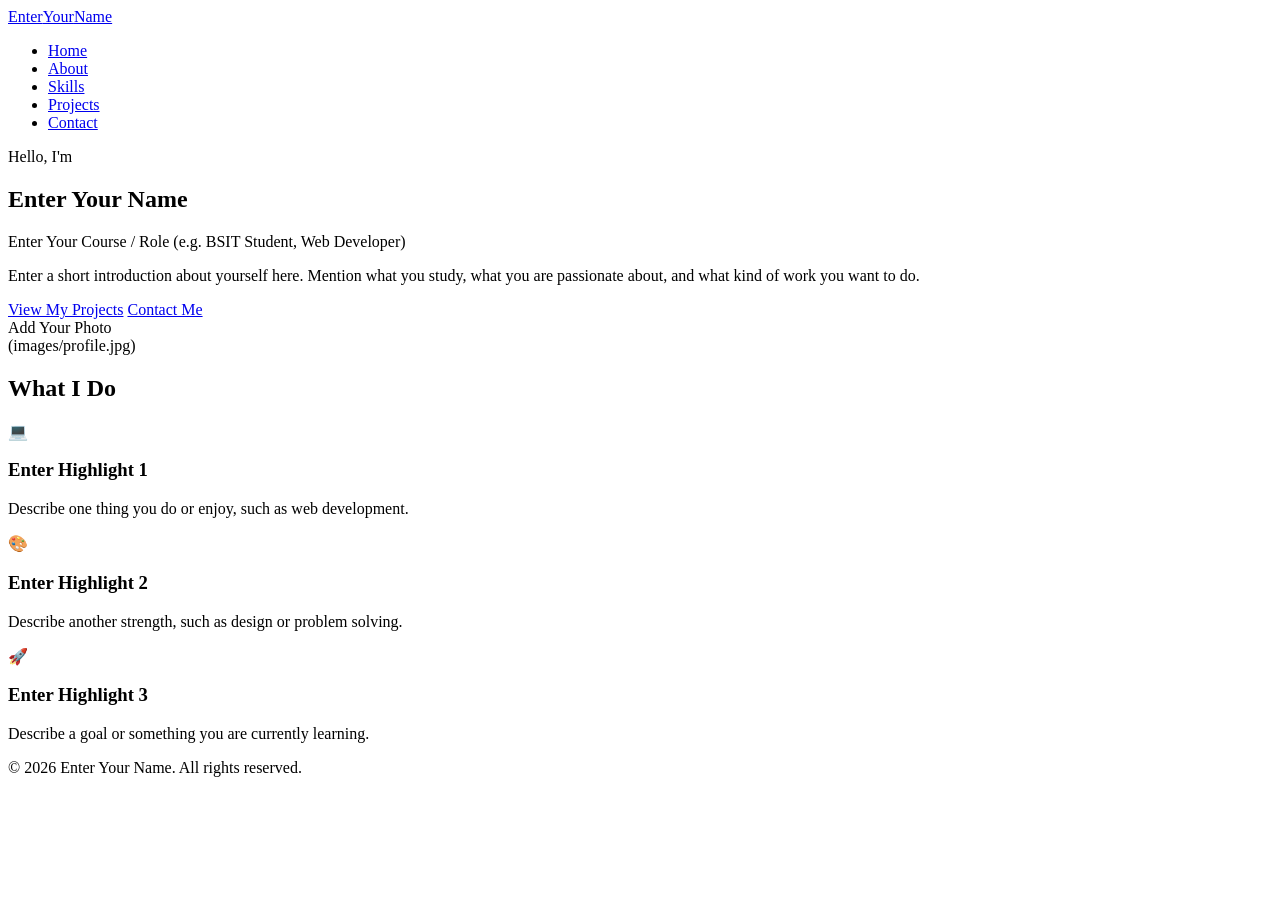
==== index.html @ 58ec13a2 "Add files via upload" ====
<!DOCTYPE html>
<html lang="en">
<head>
  <meta charset="UTF-8">
  <meta name="viewport" content="width=device-width, initial-scale=1.0">
  <meta name="description" content="Personal portfolio of Enter Your Name">
  <title>Home | Enter Your Name</title>
  <link rel="stylesheet" href="css/style.css">
</head>
<body>

  <!-- NAVIGATION (same on every page) -->
  <header class="navbar">
    <div class="container nav-inner">
      <a href="index.html" class="logo">Enter<span>Your</span>Name</a>
      <nav>
        <ul class="nav-links">
          <li><a href="index.html" class="active">Home</a></li>
          <li><a href="about.html">About</a></li>
          <li><a href="skills.html">Skills</a></li>
          <li><a href="projects.html">Projects</a></li>
          <li><a href="contact.html">Contact</a></li>
        </ul>
      </nav>
    </div>
  </header>

  <!-- HERO -->
  <section class="hero">
    <div class="container hero-inner">
      <div class="hero-text">
        <p class="greeting">Hello, I'm</p>
        <h1><span>Enter Your Name</span></h1>
        <p class="role">Enter Your Course / Role (e.g. BSIT Student, Web Developer)</p>
        <p>
          Enter a short introduction about yourself here. Mention what you study,
          what you are passionate about, and what kind of work you want to do.
        </p>
        <div class="hero-buttons">
          <a href="projects.html" class="btn btn-primary">View My Projects</a>
          <a href="contact.html" class="btn btn-outline">Contact Me</a>
        </div>
      </div>

      <div class="hero-image">
        <!-- TO ADD YOUR PHOTO: put it in the images folder, delete the
             photo-placeholder div below, and uncomment the img line -->
        <!-- <img src="images/profile.jpg" alt="Photo of Enter Your Name"> -->
        <div class="photo-placeholder">Add Your Photo<br>(images/profile.jpg)</div>
      </div>
    </div>
  </section>

  <!-- QUICK HIGHLIGHTS -->
  <section class="section">
    <div class="container">
      <h2 class="section-title">What I <span>Do</span></h2>
      <div class="grid">
        <div class="card">
          <div class="icon">💻</div>
          <h3>Enter Highlight 1</h3>
          <p>Describe one thing you do or enjoy, such as web development.</p>
        </div>
        <div class="card">
          <div class="icon">🎨</div>
          <h3>Enter Highlight 2</h3>
          <p>Describe another strength, such as design or problem solving.</p>
        </div>
        <div class="card">
          <div class="icon">🚀</div>
          <h3>Enter Highlight 3</h3>
          <p>Describe a goal or something you are currently learning.</p>
        </div>
      </div>
    </div>
  </section>

  <footer class="footer">
    <p>&copy; 2026 Enter Your Name. All rights reserved.</p>
  </footer>

</body>
</html>
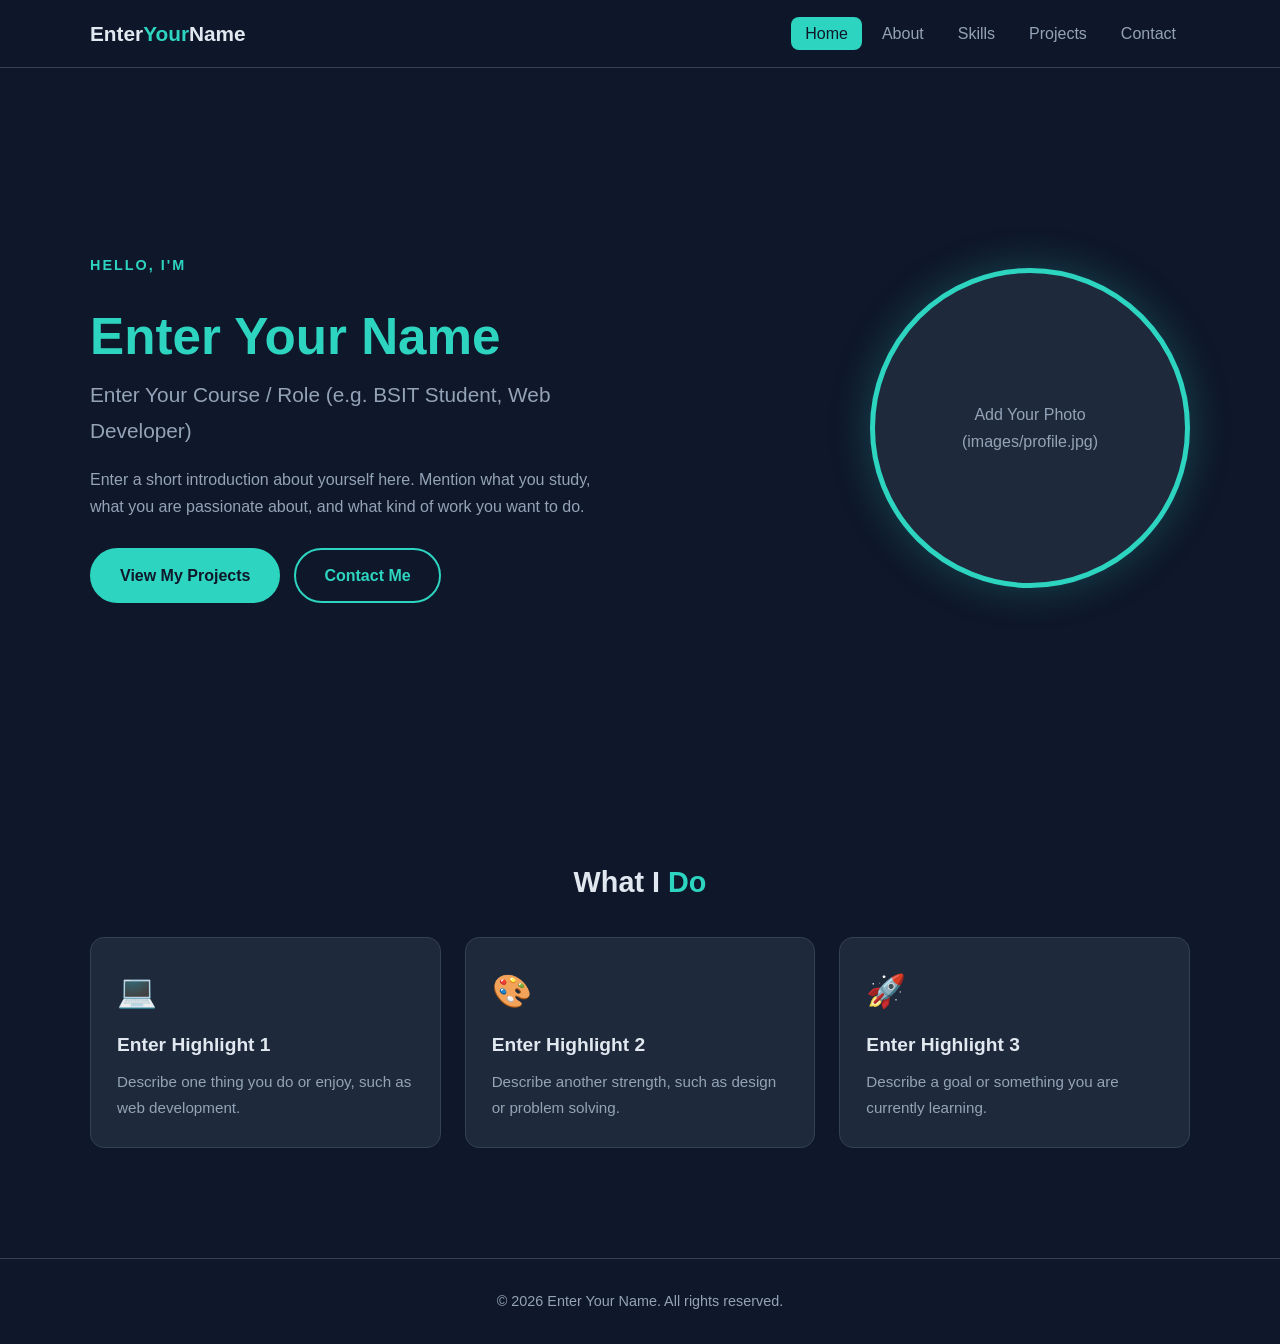
==== commit 964f35dd: "Update stylesheet link path in index.html" ====
--- a/index.html
+++ b/index.html
@@ -5,7 +5,7 @@
   <meta name="viewport" content="width=device-width, initial-scale=1.0">
   <meta name="description" content="Personal portfolio of Enter Your Name">
   <title>Home | Enter Your Name</title>
-  <link rel="stylesheet" href="css/style.css">
+  <link rel="stylesheet" href="style.css">
 </head>
 <body>
 
--- a/style.css
+++ b/style.css
@@ -0,0 +1,541 @@
+/* =========================================================
+   PORTFOLIO STYLESHEET
+   Sections:
+   1. Variables (change colors here!)
+   2. Reset & base
+   3. Navigation
+   4. Buttons
+   5. Hero (home page)
+   6. Sections & headings
+   7. Cards (skills, projects)
+   8. About page
+   9. Contact page
+   10. Footer
+   11. Responsive (tablet & mobile)
+   ========================================================= */
+
+
+/* 1. VARIABLES -------------------------------------------- */
+:root {
+  --bg: #0f172a;          /* page background */
+  --bg-card: #1e293b;     /* cards / panels */
+  --text: #e2e8f0;        /* main text */
+  --text-muted: #94a3b8;  /* softer text */
+  --accent: #2dd4bf;      /* highlight color (teal) */
+  --accent-dark: #14b8a6; /* hover color */
+  --border: #334155;
+  --radius: 14px;
+  --max-width: 1100px;
+}
+
+
+/* 2. RESET & BASE ----------------------------------------- */
+* {
+  margin: 0;
+  padding: 0;
+  box-sizing: border-box;
+}
+
+html {
+  scroll-behavior: smooth;
+}
+
+body {
+  font-family: "Segoe UI", Tahoma, Geneva, Verdana, sans-serif;
+  background: var(--bg);
+  color: var(--text);
+  line-height: 1.7;
+}
+
+img {
+  max-width: 100%;
+  display: block;
+}
+
+a {
+  color: var(--accent);
+  text-decoration: none;
+}
+
+.container {
+  width: 90%;
+  max-width: var(--max-width);
+  margin: 0 auto;
+}
+
+
+/* 3. NAVIGATION ------------------------------------------- */
+.navbar {
+  position: sticky;
+  top: 0;
+  z-index: 100;
+  background: rgba(15, 23, 42, 0.92);
+  backdrop-filter: blur(8px);
+  border-bottom: 1px solid var(--border);
+}
+
+.nav-inner {
+  display: flex;
+  align-items: center;
+  justify-content: space-between;
+  flex-wrap: wrap;
+  gap: 10px;
+  padding: 16px 0;
+}
+
+.logo {
+  font-size: 1.3rem;
+  font-weight: 700;
+  color: var(--text);
+}
+
+.logo span {
+  color: var(--accent);
+}
+
+.nav-links {
+  display: flex;
+  flex-wrap: wrap;
+  list-style: none;
+  gap: 6px;
+}
+
+.nav-links a {
+  color: var(--text-muted);
+  padding: 8px 14px;
+  border-radius: 8px;
+  font-weight: 500;
+  transition: 0.25s;
+}
+
+.nav-links a:hover,
+.nav-links a.active {
+  color: var(--bg);
+  background: var(--accent);
+}
+
+
+/* 4. BUTTONS ---------------------------------------------- */
+.btn {
+  display: inline-block;
+  padding: 12px 28px;
+  border-radius: 50px;
+  font-weight: 600;
+  border: 2px solid var(--accent);
+  transition: 0.25s;
+  cursor: pointer;
+  font-size: 1rem;
+}
+
+.btn-primary {
+  background: var(--accent);
+  color: var(--bg);
+}
+
+.btn-primary:hover {
+  background: var(--accent-dark);
+  border-color: var(--accent-dark);
+}
+
+.btn-outline {
+  background: transparent;
+  color: var(--accent);
+}
+
+.btn-outline:hover {
+  background: var(--accent);
+  color: var(--bg);
+}
+
+
+/* 5. HERO (HOME PAGE) ------------------------------------- */
+.hero {
+  min-height: 80vh;
+  display: flex;
+  align-items: center;
+  padding: 60px 0;
+}
+
+.hero-inner {
+  display: flex;
+  align-items: center;
+  justify-content: space-between;
+  gap: 50px;
+}
+
+.hero-text {
+  flex: 1;
+}
+
+.hero-text .greeting {
+  color: var(--accent);
+  font-weight: 600;
+  letter-spacing: 2px;
+  text-transform: uppercase;
+  font-size: 0.9rem;
+}
+
+.hero-text h1 {
+  font-size: 3.2rem;
+  line-height: 1.2;
+  margin: 10px 0;
+}
+
+.hero-text h1 span {
+  color: var(--accent);
+}
+
+.hero-text .role {
+  font-size: 1.3rem;
+  color: var(--text-muted);
+  margin-bottom: 18px;
+}
+
+.hero-text p {
+  color: var(--text-muted);
+  max-width: 520px;
+  margin-bottom: 28px;
+}
+
+.hero-buttons {
+  display: flex;
+  flex-wrap: wrap;
+  gap: 14px;
+}
+
+.hero-image {
+  flex: 0 0 auto;
+}
+
+.hero-image img,
+.photo-placeholder {
+  width: 320px;
+  height: 320px;
+  border-radius: 50%;
+  object-fit: cover;
+  border: 5px solid var(--accent);
+  box-shadow: 0 0 40px rgba(45, 212, 191, 0.25);
+}
+
+/* shown when no photo has been added yet */
+.photo-placeholder {
+  display: flex;
+  align-items: center;
+  justify-content: center;
+  text-align: center;
+  background: var(--bg-card);
+  color: var(--text-muted);
+  padding: 20px;
+}
+
+
+/* 6. SECTIONS & HEADINGS ---------------------------------- */
+.section {
+  padding: 70px 0;
+}
+
+.page-header {
+  text-align: center;
+  padding: 60px 0 10px;
+}
+
+.page-header h1 {
+  font-size: 2.5rem;
+}
+
+.page-header h1 span {
+  color: var(--accent);
+}
+
+.page-header p {
+  color: var(--text-muted);
+  max-width: 600px;
+  margin: 10px auto 0;
+}
+
+.section-title {
+  font-size: 1.8rem;
+  margin-bottom: 30px;
+  text-align: center;
+}
+
+.section-title span {
+  color: var(--accent);
+}
+
+.grid {
+  display: grid;
+  grid-template-columns: repeat(auto-fit, minmax(260px, 1fr));
+  gap: 24px;
+}
+
+
+/* 7. CARDS ------------------------------------------------ */
+.card {
+  background: var(--bg-card);
+  border: 1px solid var(--border);
+  border-radius: var(--radius);
+  padding: 26px;
+  transition: 0.3s;
+}
+
+.card:hover {
+  transform: translateY(-6px);
+  border-color: var(--accent);
+}
+
+.card h3 {
+  margin-bottom: 8px;
+  font-size: 1.2rem;
+}
+
+.card p {
+  color: var(--text-muted);
+  font-size: 0.95rem;
+}
+
+.card .icon {
+  font-size: 2rem;
+  margin-bottom: 10px;
+}
+
+/* Skill bars */
+.skill {
+  margin-bottom: 22px;
+}
+
+.skill-top {
+  display: flex;
+  justify-content: space-between;
+  margin-bottom: 6px;
+  font-weight: 500;
+}
+
+.bar {
+  height: 10px;
+  background: var(--border);
+  border-radius: 10px;
+  overflow: hidden;
+}
+
+.bar-fill {
+  height: 100%;
+  background: linear-gradient(90deg, var(--accent), var(--accent-dark));
+  border-radius: 10px;
+}
+
+/* Project cards */
+.project-card {
+  padding: 0;
+  overflow: hidden;
+}
+
+.project-img {
+  height: 180px;
+  background: var(--border);
+  display: flex;
+  align-items: center;
+  justify-content: center;
+  color: var(--text-muted);
+  font-size: 0.9rem;
+  text-align: center;
+}
+
+.project-img img {
+  width: 100%;
+  height: 100%;
+  object-fit: cover;
+}
+
+.project-body {
+  padding: 22px;
+}
+
+.tags {
+  display: flex;
+  flex-wrap: wrap;
+  gap: 8px;
+  margin: 12px 0;
+}
+
+.tag {
+  background: rgba(45, 212, 191, 0.12);
+  color: var(--accent);
+  padding: 3px 12px;
+  border-radius: 20px;
+  font-size: 0.8rem;
+}
+
+
+/* 8. ABOUT PAGE ------------------------------------------- */
+.about-grid {
+  display: flex;
+  gap: 50px;
+  align-items: flex-start;
+}
+
+.about-grid .photo-placeholder,
+.about-grid img {
+  flex: 0 0 auto;
+  width: 280px;
+  height: 280px;
+  border-radius: var(--radius);
+}
+
+.about-text h2 {
+  margin-bottom: 12px;
+}
+
+.about-text p {
+  color: var(--text-muted);
+  margin-bottom: 14px;
+}
+
+.info-list {
+  list-style: none;
+  margin-top: 20px;
+}
+
+.info-list li {
+  padding: 8px 0;
+  border-bottom: 1px solid var(--border);
+}
+
+.info-list strong {
+  color: var(--accent);
+  display: inline-block;
+  min-width: 120px;
+}
+
+.timeline {
+  border-left: 3px solid var(--accent);
+  padding-left: 24px;
+  margin-top: 20px;
+}
+
+.timeline-item {
+  margin-bottom: 26px;
+}
+
+.timeline-item h3 {
+  font-size: 1.1rem;
+}
+
+.timeline-item span {
+  color: var(--accent);
+  font-size: 0.85rem;
+}
+
+.timeline-item p {
+  color: var(--text-muted);
+  font-size: 0.95rem;
+}
+
+
+/* 9. CONTACT PAGE ----------------------------------------- */
+.contact-grid {
+  display: grid;
+  grid-template-columns: 1fr 1.4fr;
+  gap: 40px;
+}
+
+.contact-info .card {
+  margin-bottom: 18px;
+}
+
+.form-group {
+  margin-bottom: 18px;
+}
+
+.form-group label {
+  display: block;
+  margin-bottom: 6px;
+  font-weight: 500;
+}
+
+.form-group input,
+.form-group textarea {
+  width: 100%;
+  padding: 12px 14px;
+  background: var(--bg);
+  border: 1px solid var(--border);
+  border-radius: 10px;
+  color: var(--text);
+  font-family: inherit;
+  font-size: 1rem;
+}
+
+.form-group input:focus,
+.form-group textarea:focus {
+  outline: none;
+  border-color: var(--accent);
+}
+
+.form-group textarea {
+  resize: vertical;
+  min-height: 140px;
+}
+
+
+/* 10. FOOTER ---------------------------------------------- */
+.footer {
+  text-align: center;
+  padding: 30px 0;
+  margin-top: 40px;
+  border-top: 1px solid var(--border);
+  color: var(--text-muted);
+  font-size: 0.9rem;
+}
+
+
+/* 11. RESPONSIVE ------------------------------------------ */
+@media (max-width: 800px) {
+  .hero-inner,
+  .about-grid {
+    flex-direction: column-reverse;
+    text-align: center;
+  }
+
+  .about-grid {
+    flex-direction: column;
+    align-items: center;
+  }
+
+  .hero-text p {
+    margin-left: auto;
+    margin-right: auto;
+  }
+
+  .hero-buttons {
+    justify-content: center;
+  }
+
+  .hero-text h1 {
+    font-size: 2.4rem;
+  }
+
+  .hero-image img,
+  .photo-placeholder {
+    width: 240px;
+    height: 240px;
+  }
+
+  .contact-grid {
+    grid-template-columns: 1fr;
+  }
+
+  .nav-inner {
+    justify-content: center;
+  }
+}
+
+@media (max-width: 480px) {
+  .nav-links a {
+    padding: 6px 10px;
+    font-size: 0.9rem;
+  }
+
+  .page-header h1 {
+    font-size: 2rem;
+  }
+}
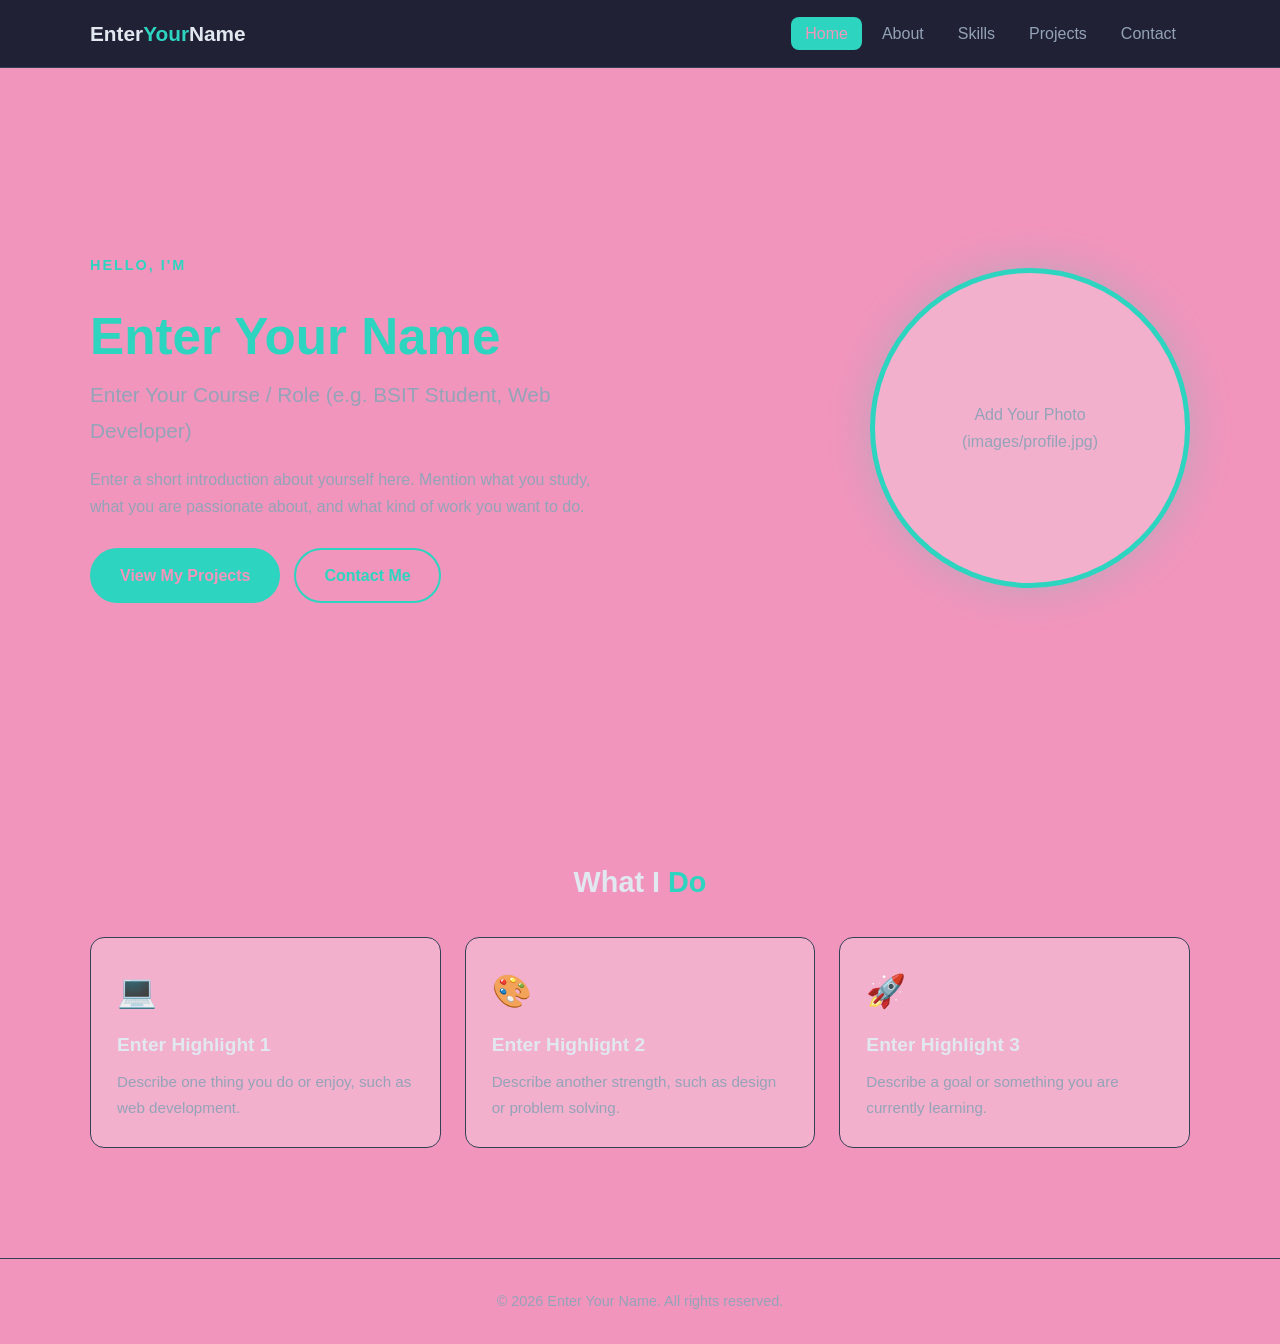
==== commit 2047dd83: "Update title in index.html to 'Home | Maryet Pueblas'" ====
--- a/index.html
+++ b/index.html
@@ -4,7 +4,7 @@
   <meta charset="UTF-8">
   <meta name="viewport" content="width=device-width, initial-scale=1.0">
   <meta name="description" content="Personal portfolio of Enter Your Name">
-  <title>Home | Enter Your Name</title>
+  <title>Home | Maryet Pueblas</title>
   <link rel="stylesheet" href="style.css">
 </head>
 <body>
--- a/style.css
+++ b/style.css
@@ -17,8 +17,8 @@
 
 /* 1. VARIABLES -------------------------------------------- */
 :root {
-  --bg: #0f172a;          /* page background */
-  --bg-card: #1e293b;     /* cards / panels */
+  --bg: #f195bc;          /* page background */
+  --bg-card: #f2b0cd;     /* cards / panels */
   --text: #e2e8f0;        /* main text */
   --text-muted: #94a3b8;  /* softer text */
   --accent: #2dd4bf;      /* highlight color (teal) */
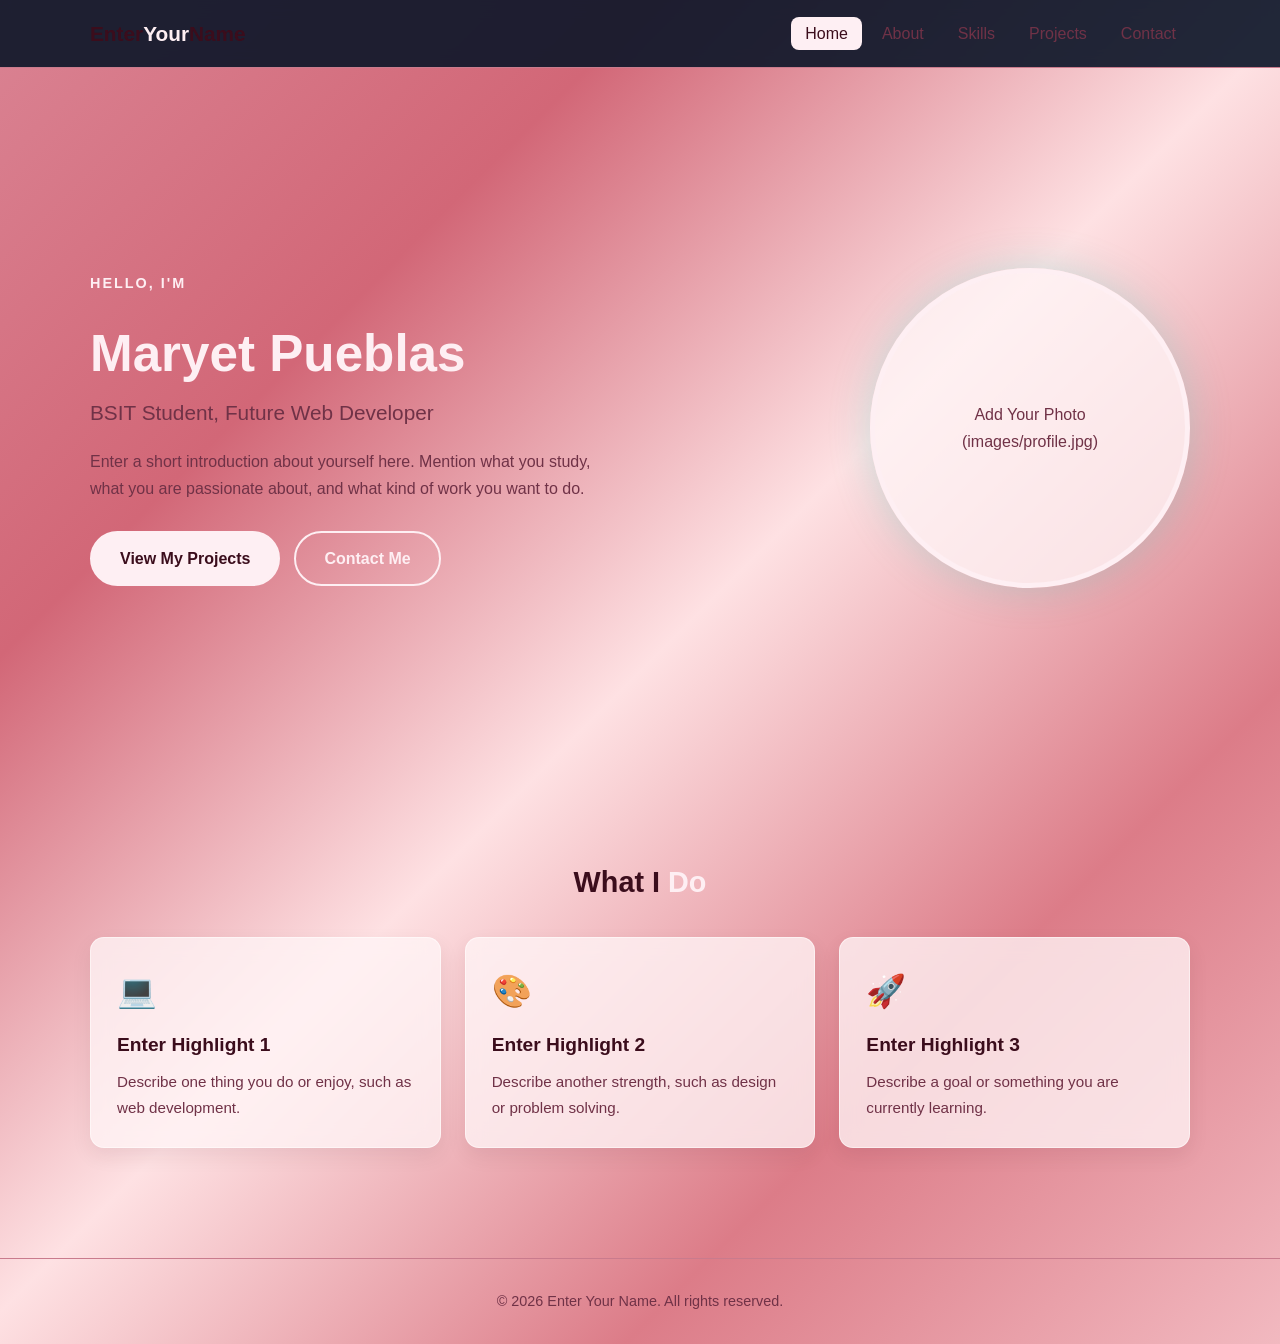
==== commit 94e33d72: "Update hero section with personal information" ====
--- a/index.html
+++ b/index.html
@@ -30,8 +30,8 @@
     <div class="container hero-inner">
       <div class="hero-text">
         <p class="greeting">Hello, I'm</p>
-        <h1><span>Enter Your Name</span></h1>
-        <p class="role">Enter Your Course / Role (e.g. BSIT Student, Web Developer)</p>
+        <h1><span>Maryet Pueblas</span></h1>
+        <p class="role">BSIT Student, Future Web Developer</p>
         <p>
           Enter a short introduction about yourself here. Mention what you study,
           what you are passionate about, and what kind of work you want to do.
--- a/style.css
+++ b/style.css
@@ -17,13 +17,14 @@
 
 /* 1. VARIABLES -------------------------------------------- */
 :root {
-  --bg: #f195bc;          /* page background */
-  --bg-card: #f2b0cd;     /* cards / panels */
-  --text: #e2e8f0;        /* main text */
-  --text-muted: #94a3b8;  /* softer text */
-  --accent: #2dd4bf;      /* highlight color (teal) */
-  --accent-dark: #14b8a6; /* hover color */
-  --border: #334155;
+  --bg: linear-gradient(135deg, #da8393, #d26777, #fee1e3, #dc7c88, #f2b9c0);
+  --bg-fallback: #f2b9c0;
+  --bg-card: rgba(255, 245, 246, 0.78); /* cards / panels */
+  --text: #3b0d1c;        /* main text */
+  --text-muted: #703247;  /* softer text */
+  --accent: #feeff3 ;     /* highlight color*/
+  --accent-dark: #fb6f92; /* hover color */
+  --border: #c97b8d;
   --radius: 14px;
   --max-width: 1100px;
 }
@@ -42,8 +43,10 @@
 
 body {
   font-family: "Segoe UI", Tahoma, Geneva, Verdana, sans-serif;
-  background: var(--bg);
-  color: var(--text);
+  background-color: var(--bg-fallback);
+  background-image: var(--bg);
+  min-height: 100vh;
+  color: var(--text);              
   line-height: 1.7;
 }
 
@@ -273,16 +276,21 @@
 /* 7. CARDS ------------------------------------------------ */
 .card {
   background: var(--bg-card);
-  border: 1px solid var(--border);
+  backdrop-filter: blur(10px);
+  -webkit-backdrop-filter: blur(10px); /* Safari support */
+  border: 1px solid rgba(255, 255, 255, 0.5); /* Soft glass edge highlight */
   border-radius: var(--radius);
   padding: 26px;
-  transition: 0.3s;
+  box-shadow: 0 8px 20px rgba(59, 13, 28, 0.08);
+  transition: transform 0.3s ease, box-shadow 0.3s ease, border-color 0.3s ease;
 }
 
 .card:hover {
-  transform: translateY(-6px);
-  border-color: var(--accent);
-}
+  transform: translateY(-4px);
+  border-color: var(--accent-dark);
+  box-shadow: 0 12px 24px rgba(210, 103, 119, 0.18);
+}
+
 
 .card h3 {
   margin-bottom: 8px;
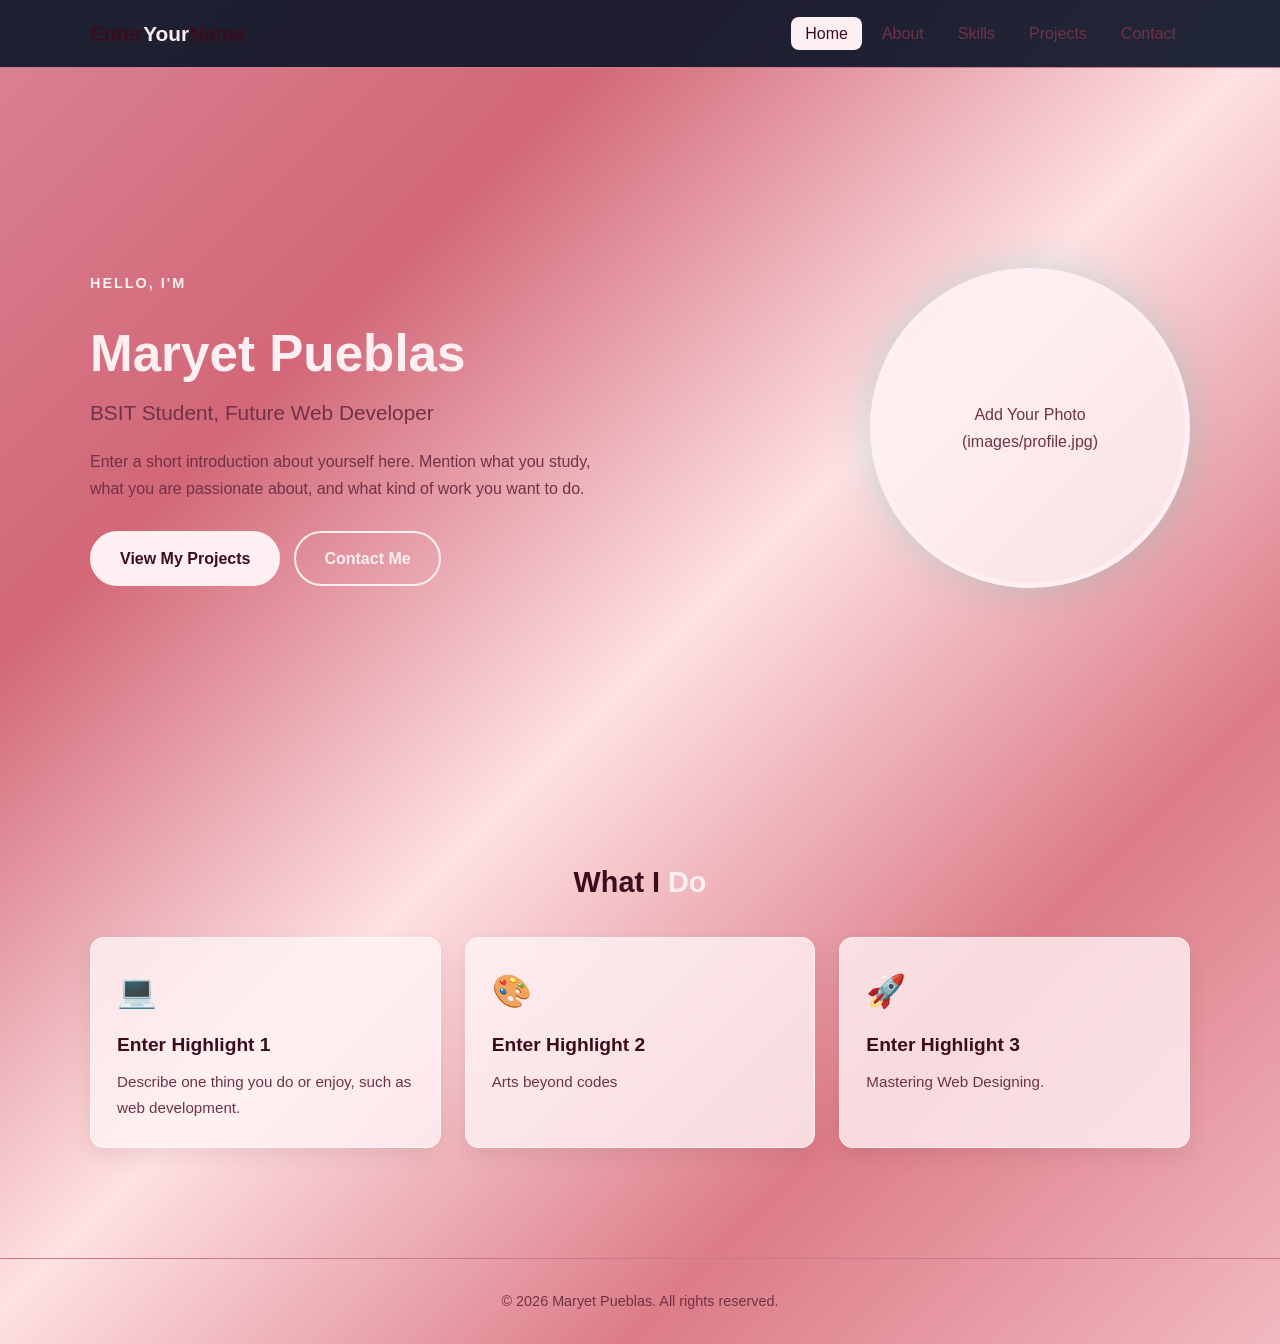
==== commit 4191e09b: "Update highlights and footer in index.html" ====
--- a/index.html
+++ b/index.html
@@ -64,19 +64,19 @@
         <div class="card">
           <div class="icon">🎨</div>
           <h3>Enter Highlight 2</h3>
-          <p>Describe another strength, such as design or problem solving.</p>
+          <p>Arts beyond codes</p>
         </div>
         <div class="card">
           <div class="icon">🚀</div>
           <h3>Enter Highlight 3</h3>
-          <p>Describe a goal or something you are currently learning.</p>
+          <p>Mastering Web Designing.</p>
         </div>
       </div>
     </div>
   </section>
 
   <footer class="footer">
-    <p>&copy; 2026 Enter Your Name. All rights reserved.</p>
+    <p>&copy; 2026 Maryet Pueblas. All rights reserved.</p>
   </footer>
 
 </body>
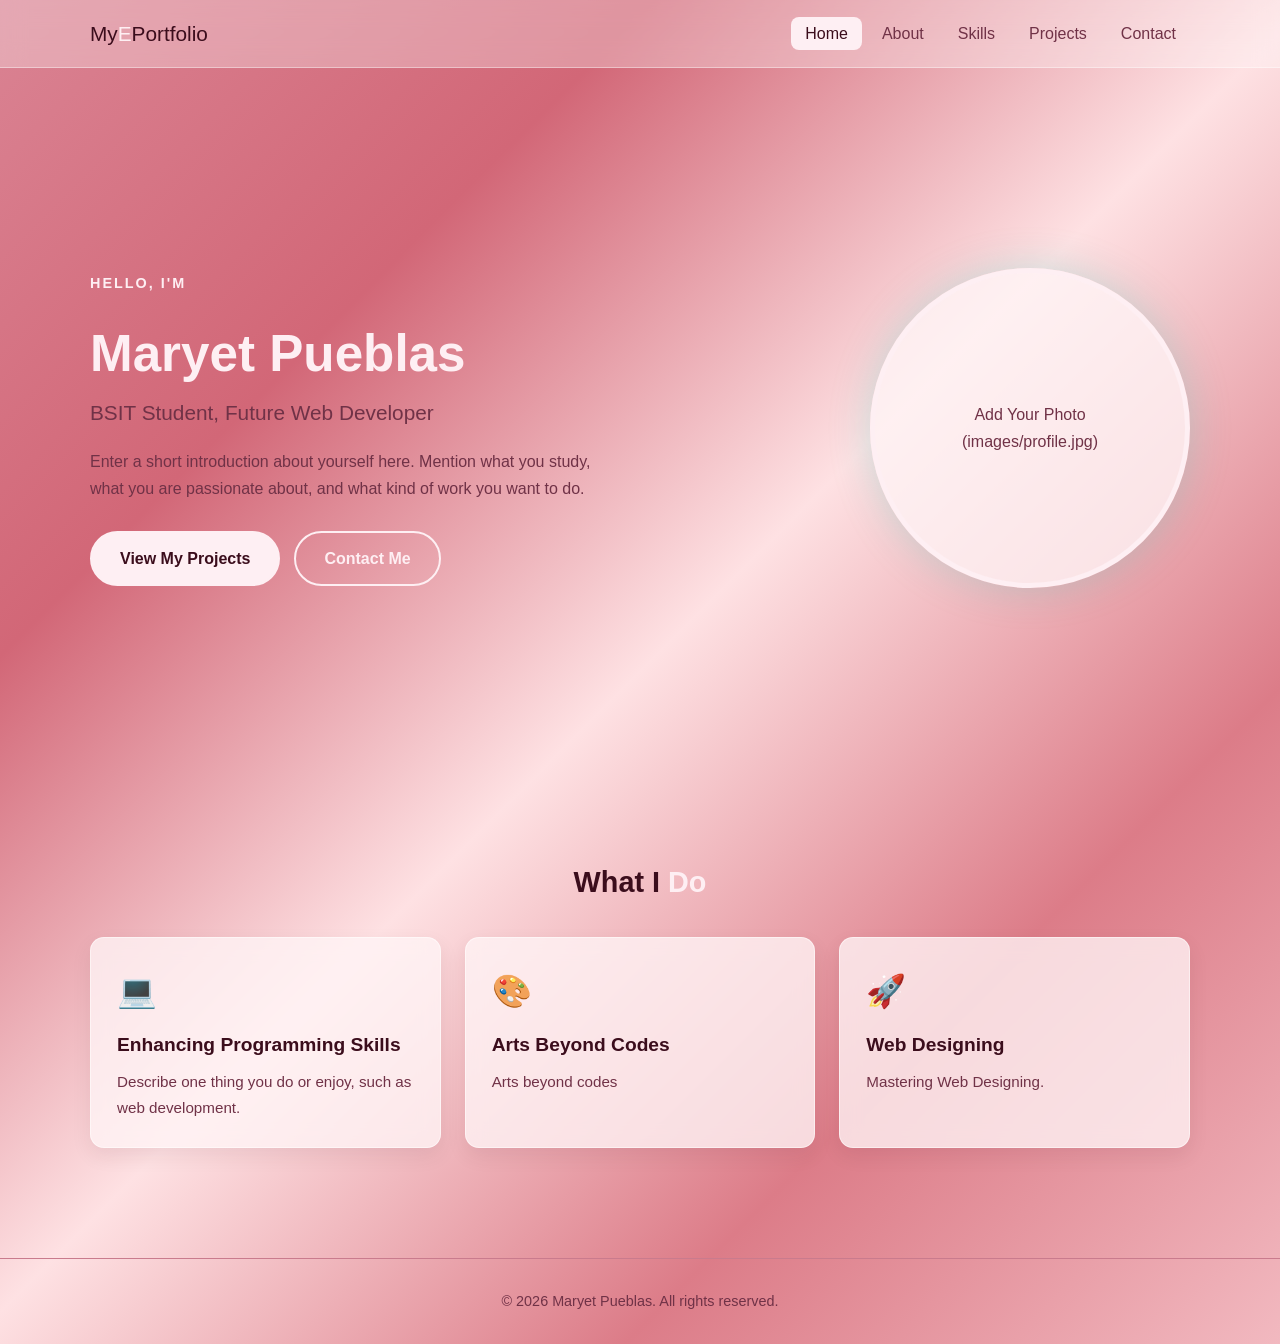
==== commit c15f453a: "Update navigation and highlight sections in index.html" ====
--- a/index.html
+++ b/index.html
@@ -12,7 +12,7 @@
   <!-- NAVIGATION (same on every page) -->
   <header class="navbar">
     <div class="container nav-inner">
-      <a href="index.html" class="logo">Enter<span>Your</span>Name</a>
+      <a href="index.html" class="logo">My<span>E</span>Portfolio</a>
       <nav>
         <ul class="nav-links">
           <li><a href="index.html" class="active">Home</a></li>
@@ -58,17 +58,17 @@
       <div class="grid">
         <div class="card">
           <div class="icon">💻</div>
-          <h3>Enter Highlight 1</h3>
+          <h3>Enhancing Programming Skills </h3>
           <p>Describe one thing you do or enjoy, such as web development.</p>
         </div>
         <div class="card">
           <div class="icon">🎨</div>
-          <h3>Enter Highlight 2</h3>
+          <h3>Arts Beyond Codes</h3>
           <p>Arts beyond codes</p>
         </div>
         <div class="card">
           <div class="icon">🚀</div>
-          <h3>Enter Highlight 3</h3>
+          <h3>Web Designing</h3>
           <p>Mastering Web Designing.</p>
         </div>
       </div>
--- a/style.css
+++ b/style.css
@@ -20,7 +20,7 @@
   --bg: linear-gradient(135deg, #da8393, #d26777, #fee1e3, #dc7c88, #f2b9c0);
   --bg-fallback: #f2b9c0;
   --bg-card: rgba(255, 245, 246, 0.78); /* cards / panels */
-  --text: #3b0d1c;        /* main text */
+   --text: #3b0d1c;        /* main text */
   --text-muted: #703247;  /* softer text */
   --accent: #feeff3 ;     /* highlight color*/
   --accent-dark: #fb6f92; /* hover color */
@@ -68,15 +68,21 @@
 
 
 /* 3. NAVIGATION ------------------------------------------- */
+.navbar a {
+  color: var(--text);
+  text-decoration: none;
+  font-weight: 500;
+  transition: color 0.3s ease;
+}
 .navbar {
-  position: sticky;
-  top: 0;
-  z-index: 100;
-  background: rgba(15, 23, 42, 0.92);
-  backdrop-filter: blur(8px);
-  border-bottom: 1px solid var(--border);
-}
-
+  background: rgba(255, 255, 255, 0.3);
+  backdrop-filter: blur(12px);
+  -webkit-backdrop-filter: blur(12px);
+  border-bottom: 1px solid rgba(255, 255, 255, 0.4);
+}
+.navbar a:hover {
+  color: var(--accent-dark);
+}
 .nav-inner {
   display: flex;
   align-items: center;
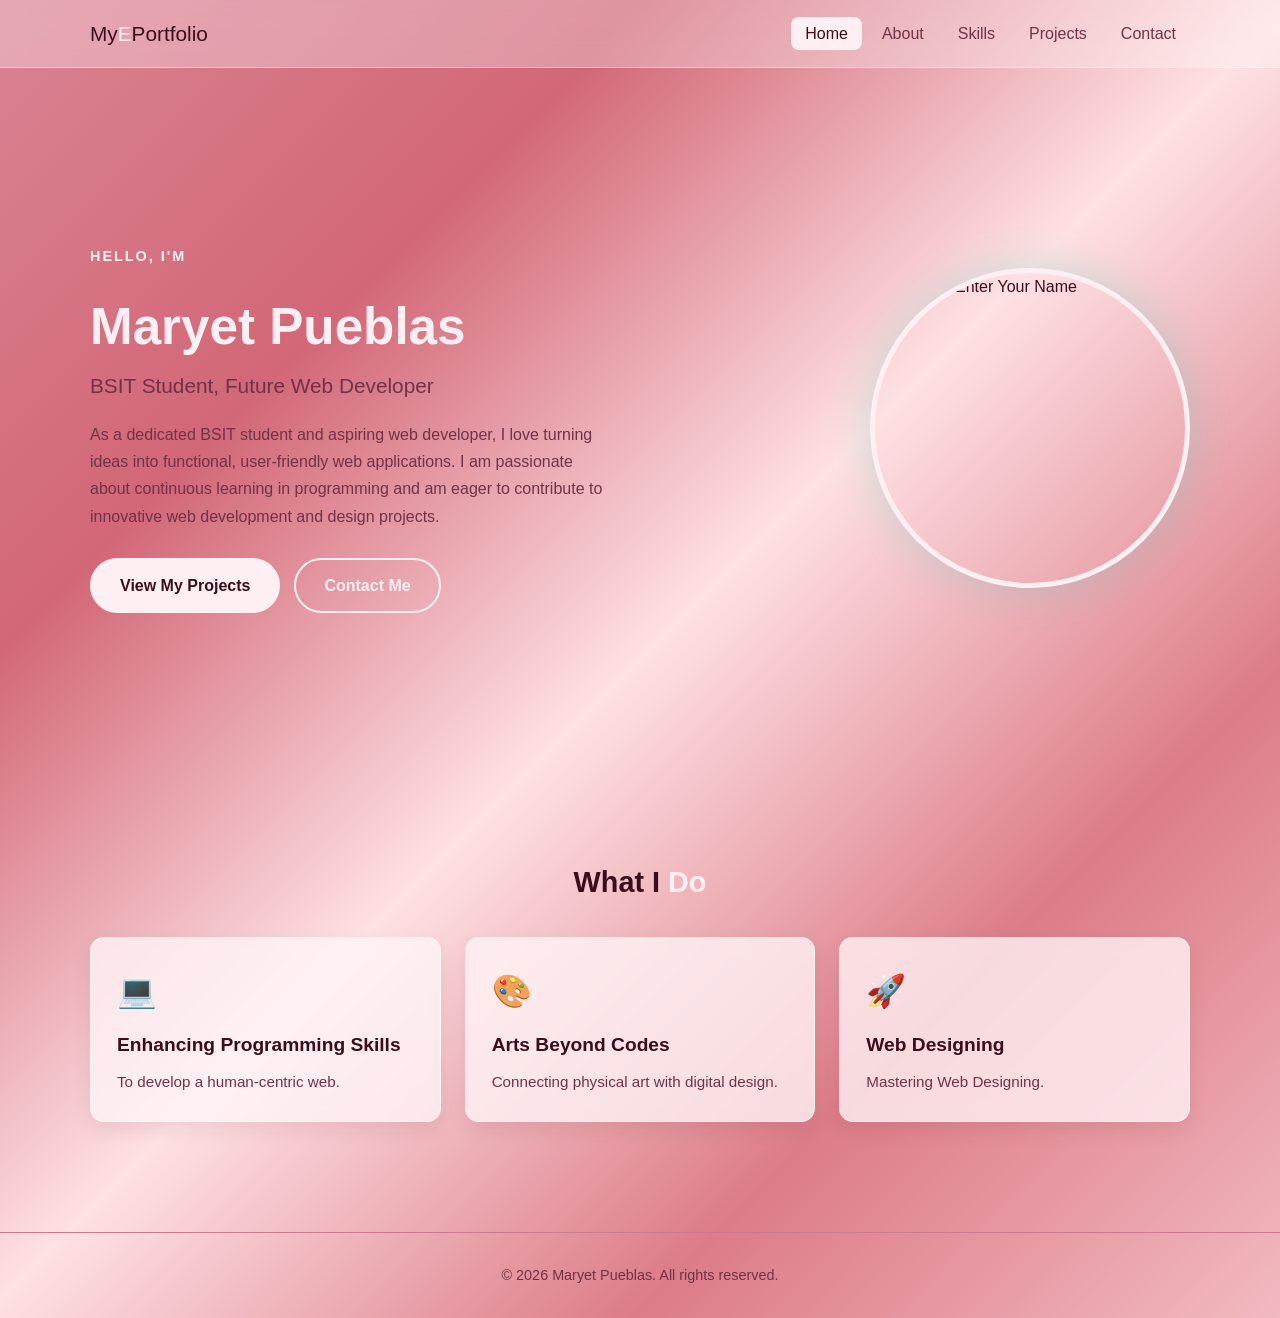
==== commit e6044822: "Revise introduction and interests in index.html Updated personal introduction and interests in the H" ====
--- a/index.html
+++ b/index.html
@@ -33,8 +33,9 @@
         <h1><span>Maryet Pueblas</span></h1>
         <p class="role">BSIT Student, Future Web Developer</p>
         <p>
-          Enter a short introduction about yourself here. Mention what you study,
-          what you are passionate about, and what kind of work you want to do.
+          As a dedicated BSIT student and aspiring web developer, I love turning ideas into functional, 
+          user-friendly web applications. I am passionate about continuous learning in programming and 
+          am eager to contribute to innovative web development and design projects.
         </p>
         <div class="hero-buttons">
           <a href="projects.html" class="btn btn-primary">View My Projects</a>
@@ -45,8 +46,7 @@
       <div class="hero-image">
         <!-- TO ADD YOUR PHOTO: put it in the images folder, delete the
              photo-placeholder div below, and uncomment the img line -->
-        <!-- <img src="images/profile.jpg" alt="Photo of Enter Your Name"> -->
-        <div class="photo-placeholder">Add Your Photo<br>(images/profile.jpg)</div>
+      <img src="images/profile.jpg" alt="Photo of Enter Your Name"> 
       </div>
     </div>
   </section>
@@ -59,12 +59,12 @@
         <div class="card">
           <div class="icon">💻</div>
           <h3>Enhancing Programming Skills </h3>
-          <p>Describe one thing you do or enjoy, such as web development.</p>
+          <p>To develop a human-centric web.</p>
         </div>
         <div class="card">
           <div class="icon">🎨</div>
           <h3>Arts Beyond Codes</h3>
-          <p>Arts beyond codes</p>
+          <p>Connecting physical art with digital design.  </p>
         </div>
         <div class="card">
           <div class="icon">🚀</div>
--- a/style.css
+++ b/style.css
@@ -75,6 +75,10 @@
   transition: color 0.3s ease;
 }
 .navbar {
+  position: sticky;
+  top: 0;
+  z-index: 1000;
+
   background: rgba(255, 255, 255, 0.3);
   backdrop-filter: blur(12px);
   -webkit-backdrop-filter: blur(12px);
@@ -313,9 +317,20 @@
   margin-bottom: 10px;
 }
 
-/* Skill bars */
+/* Skill cards */
 .skill {
-  margin-bottom: 22px;
+  margin-bottom: 16px;
+  padding: 20px;
+  background: var(--bg-card);
+  border: 1px solid rgba(255, 255, 255, 0.5);
+  border-radius: var(--radius);
+  box-shadow: 0 8px 20px rgba(59, 13, 28, 0.08);
+  transition: transform 0.3s ease, box-shadow 0.3s ease;
+}
+
+.skill:hover {
+  transform: translateY(-4px);
+  box-shadow: 0 12px 24px rgba(210, 103, 119, 0.18);
 }
 
 .skill-top {
@@ -420,7 +435,19 @@
   display: inline-block;
   min-width: 120px;
 }
-
+.timeline-item {
+  margin-bottom: 26px;
+  padding: 18px 22px;
+  background: var(--bg-card);
+  border: 1px solid rgba(255, 255, 255, 0.5);
+  border-radius: var(--radius);
+  box-shadow: 0 8px 20px rgba(59, 13, 28, 0.08);
+}
+
+.timeline-item span {
+  color: var(--accent-dark);
+  font-size: 0.85rem;
+}
 .timeline {
   border-left: 3px solid var(--accent);
   padding-left: 24px;
